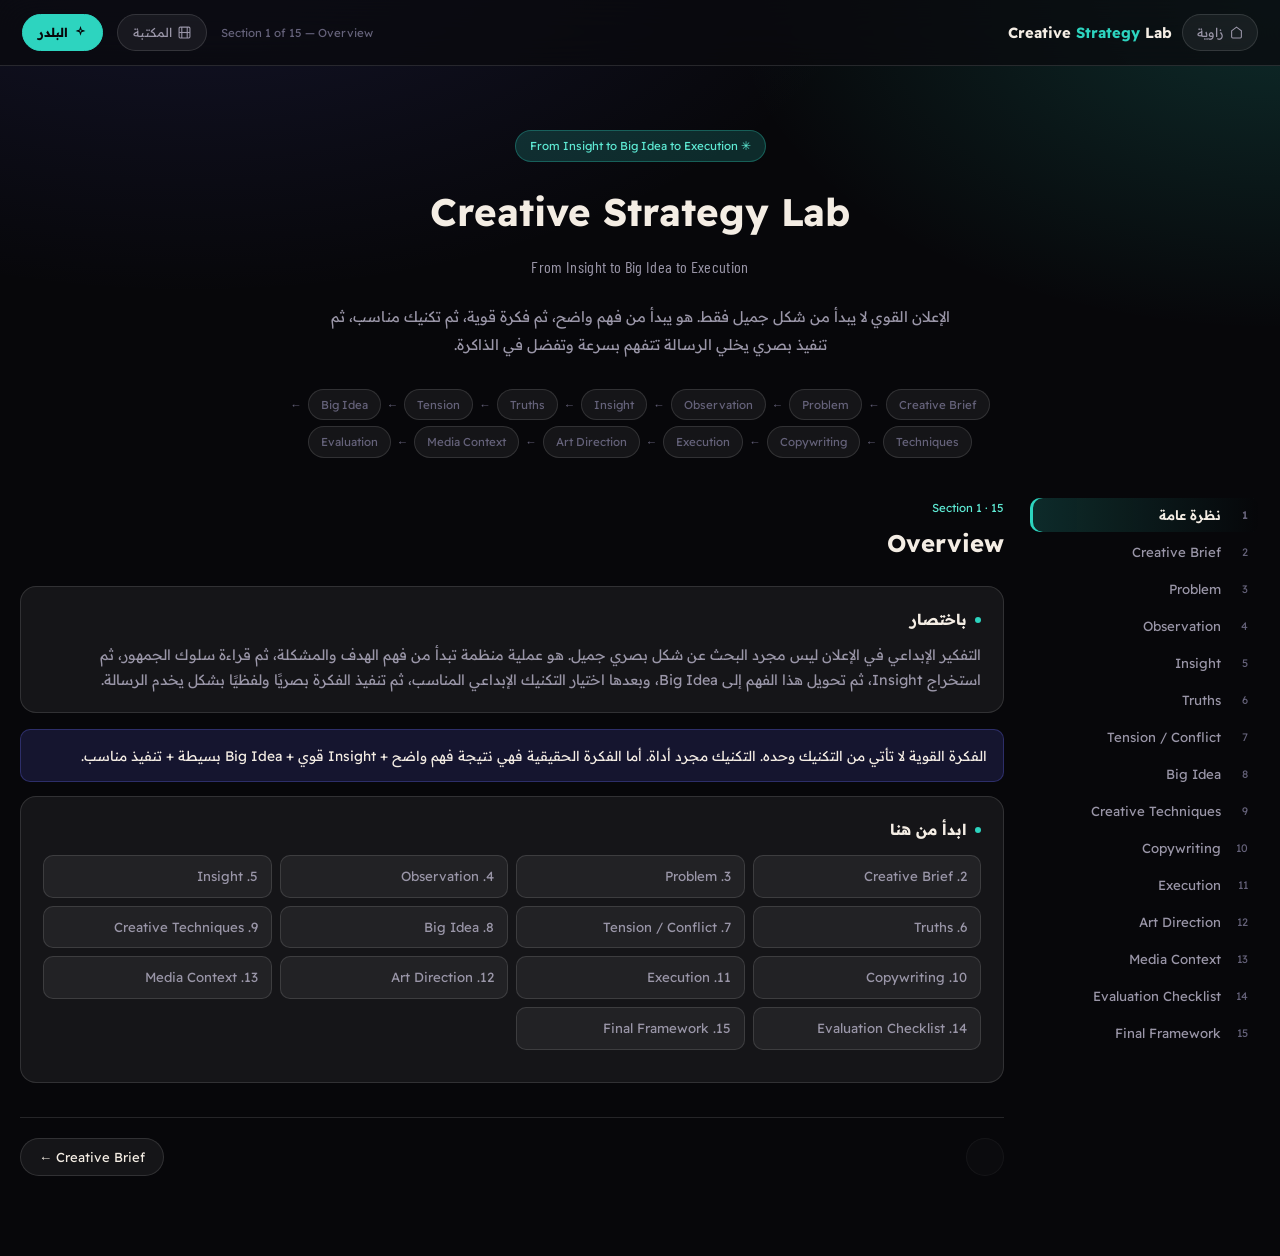
==== creative-lab.html @ 43f23765 "Add files via upload" ====
<!DOCTYPE html>
<html lang="ar" dir="rtl">
<head>
<meta charset="UTF-8"/>
<meta name="viewport" content="width=device-width, initial-scale=1.0"/>
<title>Creative Strategy Lab — زاوية</title>
<link rel="preconnect" href="https://fonts.googleapis.com"/>
<link rel="preconnect" href="https://fonts.gstatic.com" crossorigin/>
<link href="https://fonts.googleapis.com/css2?family=Readex+Pro:wght@300;400;500;600;700&family=Barlow+Condensed:wght@400;600;700&display=swap" rel="stylesheet"/>
<style>
:root{
  --bg:#07070A; --bg2:#0D0D12;
  --surface:rgba(255,255,255,.06); --surface-hi:rgba(255,255,255,.09);
  --border:rgba(255,255,255,.12); --border-hi:rgba(255,255,255,.22);
  --text:#F4EDE4; --muted:#9A96A8; --muted2:#65627A;
  --teal:#2DD4BF; --teal-l:#5EEAD4; --teal-glow:rgba(45,212,191,.18);
  --indigo:#6366F1; --indigo-l:#818CF8; --indigo-glow:rgba(99,102,241,.16);
  --warn:#FBBF24;
  --r1:10px; --r2:16px; --r3:22px;
}
*{box-sizing:border-box; margin:0; padding:0;}
html{scroll-behavior:smooth;}
body{
  background:radial-gradient(1200px 700px at 15% -10%, var(--indigo-glow), transparent 60%),
             radial-gradient(1000px 600px at 100% 0%, var(--teal-glow), transparent 55%),
             var(--bg);
  color:var(--text); font-family:'Readex Pro','IBM Plex Sans Arabic',sans-serif;
  min-height:100vh; line-height:1.7;
}
a{color:inherit;}
::selection{background:var(--teal-glow); color:var(--text);}
.en{font-family:'Barlow Condensed',sans-serif; letter-spacing:.02em;}

/* ---- top bar ---- */
.topbar{
  position:sticky; top:0; z-index:100;
  display:flex; align-items:center; justify-content:space-between;
  padding:14px 22px; background:rgba(10,10,14,.75); backdrop-filter:blur(18px);
  border-bottom:1px solid var(--border);
}
.topbar-left{display:flex; align-items:center; gap:10px;}
.topbar-home{
  display:flex; align-items:center; gap:6px; background:var(--surface); border:1px solid var(--border);
  color:var(--muted); padding:7px 14px; border-radius:100px; font-size:.78rem; cursor:pointer; text-decoration:none;
  transition:.2s;
}
.topbar-home:hover{color:var(--text); border-color:var(--border-hi);}
.topbar-title{font-weight:700; font-size:.92rem;}
.topbar-title span{color:var(--teal);}
.topbar-progress{font-size:.72rem; color:var(--muted2);}

/* ---- hero ---- */
.hero{padding:64px 22px 40px; text-align:center; max-width:820px; margin:0 auto;}
.hero-eyebrow{
  display:inline-flex; align-items:center; gap:6px; font-size:.72rem; color:var(--teal-l);
  background:var(--teal-glow); border:1px solid rgba(45,212,191,.3); padding:5px 14px; border-radius:100px; margin-bottom:18px;
}
.hero h1{font-size:2.4rem; font-weight:700; margin-bottom:8px;}
.hero .sub{color:var(--muted); font-size:1.02rem; margin-bottom:22px;}
.hero .intro{color:var(--muted); font-size:.92rem; max-width:640px; margin:0 auto 30px; line-height:1.9;}
.flow-row{display:flex; flex-wrap:wrap; justify-content:center; gap:6px; font-size:.72rem; color:var(--muted2);}
.flow-chip{background:var(--surface); border:1px solid var(--border); padding:5px 12px; border-radius:100px; white-space:nowrap;}
.flow-arrow{color:var(--muted2); display:flex; align-items:center;}

/* ---- layout ---- */
.layout{display:flex; max-width:1280px; margin:0 auto; padding:0 20px 80px; gap:26px; align-items:flex-start;}
.sidebar{
  position:sticky; top:74px; width:230px; flex-shrink:0;
  display:flex; flex-direction:column; gap:3px; max-height:calc(100vh - 100px); overflow-y:auto; padding-bottom:20px;
}
.side-btn{
  display:flex; align-items:center; gap:9px; text-align:right; background:none; border:none; color:var(--muted);
  padding:9px 12px; border-radius:var(--r1); font-family:inherit; font-size:.83rem; cursor:pointer; transition:.15s; width:100%;
}
.side-btn:hover{background:var(--surface); color:var(--text);}
.side-btn.active{background:linear-gradient(90deg, var(--teal-glow), transparent); color:var(--text); font-weight:600; box-shadow:inset 3px 0 0 var(--teal);}
.side-num{font-size:.68rem; color:var(--muted2); width:18px; flex-shrink:0;}

.topbar-right{display:flex; align-items:center; gap:14px;}
.topbar-action{
  display:flex; align-items:center; gap:6px; background:var(--surface); border:1px solid var(--border);
  color:var(--muted); padding:7px 15px; border-radius:100px; font-size:.78rem; cursor:pointer; text-decoration:none;
  transition:.2s; white-space:nowrap; font-family:inherit;
}
.topbar-action:hover{color:var(--text); border-color:var(--border-hi); background:var(--surface-hi);}
.topbar-action.primary{background:var(--teal); color:#07070A; border-color:var(--teal); font-weight:700;}
.topbar-action.primary:hover{background:var(--teal-l); color:#07070A;}
@media (max-width:700px){ .topbar-title{display:none;} .topbar-progress{display:none;} }

.mobile-tabs{display:none;}

.cl-cta-block{
  background:linear-gradient(135deg, var(--teal-glow), var(--indigo-glow));
  border:1px solid var(--border-hi); border-radius:var(--r2); padding:26px 24px; margin-top:22px; text-align:center;
}
.cl-cta-title{font-size:1.15rem; font-weight:700; margin-bottom:6px;}
.cl-cta-sub{color:var(--muted); font-size:.86rem; margin-bottom:18px;}
.cl-cta-btns{display:flex; gap:12px; justify-content:center; flex-wrap:wrap;}
.cl-cta-btns .topbar-action{padding:10px 22px; font-size:.85rem;}

/* ---- Copywriting: strong typographic hierarchy ---- */
.cw-lead{font-size:1rem; color:var(--text); line-height:2;}
.cw-block-title{font-size:1.02rem; font-weight:700; margin:30px 0 14px; padding-bottom:9px; border-bottom:1px solid var(--border); display:flex; align-items:center; gap:9px;}
.cw-block-title:first-child{margin-top:0;}
.cw-block-title .tag-mini{font-size:.64rem; color:var(--muted2); font-weight:400; background:var(--surface); border:1px solid var(--border); padding:3px 10px; border-radius:100px; font-family:'Barlow Condensed',sans-serif; letter-spacing:.03em;}

.cw-glossary{display:grid; grid-template-columns:repeat(auto-fill,minmax(230px,1fr)); gap:10px;}
.cw-glossary-item{background:var(--surface); border:1px solid var(--border); border-radius:var(--r1); padding:14px 16px;}
.cw-glossary-term{font-family:'Barlow Condensed',sans-serif; font-size:1.08rem; font-weight:700; color:var(--teal-l); letter-spacing:.02em; margin-bottom:5px;}
.cw-glossary-def{font-size:.82rem; color:var(--muted); line-height:1.7;}

.cw-two-col{display:grid; grid-template-columns:1fr 1fr; gap:16px;}
@media (max-width:760px){.cw-two-col{grid-template-columns:1fr;}}
.cw-col{border-radius:var(--r2); padding:18px 18px 8px; border:1px solid;}
.cw-col.dos{background:var(--teal-glow); border-color:rgba(45,212,191,.3);}
.cw-col.donts{background:rgba(248,113,113,.07); border-color:rgba(248,113,113,.26);}
.cw-col-title{font-size:.86rem; font-weight:700; margin-bottom:14px; display:flex; align-items:center; gap:7px;}
.cw-col.dos .cw-col-title{color:var(--teal-l);}
.cw-col.donts .cw-col-title{color:#F87171;}
.cw-rule-row{display:flex; gap:11px; align-items:flex-start; margin-bottom:13px; font-size:.82rem; color:var(--text); line-height:1.7;}
.cw-rule-num{font-family:'Barlow Condensed',sans-serif; font-size:1.2rem; font-weight:700; color:var(--teal-l); flex-shrink:0; width:20px;}
.cw-col.donts .cw-rule-num{color:#F87171;}

.cw-hero-example{background:linear-gradient(135deg, var(--teal-glow), var(--indigo-glow)); border:1px solid var(--border-hi); border-radius:var(--r2); padding:28px; margin-bottom:6px;}
.cw-hero-label{font-size:.66rem; color:var(--muted2); text-transform:uppercase; letter-spacing:.07em; margin-bottom:9px; font-family:'Barlow Condensed',sans-serif;}
.cw-hero-bigidea{font-family:'Barlow Condensed',sans-serif; font-size:1.7rem; font-weight:700; margin-bottom:16px; line-height:1.25;}
.cw-hero-headline{font-size:1.04rem; margin-bottom:16px; color:var(--text); line-height:1.8;}
.cw-hero-cta{display:inline-block; font-family:'Barlow Condensed',sans-serif; font-size:.85rem; font-weight:700; background:var(--teal); color:#07070A; padding:8px 20px; border-radius:100px; letter-spacing:.02em;}

.cw-pullquote{font-size:1.08rem; line-height:1.9; border-inline-start:3px solid var(--teal); padding:4px 20px; margin:8px 0; color:var(--text); font-weight:500;}

.cw-static-list{display:flex; flex-direction:column; gap:8px;}
.cw-static-list .item{display:flex; gap:10px; align-items:flex-start; font-size:.84rem; color:var(--muted); background:var(--surface); border:1px solid var(--border); border-radius:var(--r1); padding:11px 14px;}
.cw-static-list .item svg{flex-shrink:0; margin-top:2px; color:var(--teal);}

/* ---- Copywriting: campaign case-study grid ---- */
.cw-campaign-grid{display:grid; grid-template-columns:repeat(auto-fit,minmax(300px,1fr)); gap:14px;}
.cw-campaign-card{background:var(--surface); border:1px solid var(--border); border-radius:var(--r2); padding:18px 20px; display:flex; flex-direction:column; gap:11px; transition:border-color .2s, transform .2s;}
.cw-campaign-card:hover{border-color:var(--border-hi); transform:translateY(-2px);}
.cw-campaign-top{display:flex; align-items:flex-start; justify-content:space-between; gap:10px;}
.cw-campaign-brand{font-family:'Barlow Condensed',sans-serif; font-size:1.18rem; font-weight:700; line-height:1.2;}
.cw-campaign-badges{display:flex; flex-direction:column; align-items:flex-end; gap:4px; flex-shrink:0;}
.cw-campaign-industry{font-size:.64rem; color:var(--muted2); background:rgba(255,255,255,.05); border:1px solid var(--border); padding:2px 9px; border-radius:100px; white-space:nowrap;}
.cw-campaign-technique{font-size:.64rem; color:var(--indigo-l); background:var(--indigo-glow); border:1px solid rgba(99,102,241,.3); padding:2px 9px; border-radius:100px; white-space:nowrap;}
.cw-campaign-bigidea-en{font-family:'Barlow Condensed',sans-serif; font-size:1.02rem; font-weight:600; color:var(--teal-l); line-height:1.3;}
.cw-campaign-bigidea-ar{font-size:.81rem; color:var(--muted); margin-top:2px;}
.cw-campaign-divider{border-top:1px dashed var(--border); margin:2px 0;}
.cw-campaign-section-label{font-size:.6rem; color:var(--muted2); text-transform:uppercase; letter-spacing:.05em; margin-bottom:4px;}
.cw-campaign-headline-en{font-size:.85rem; color:var(--text); margin-bottom:4px; line-height:1.6;}
.cw-campaign-headline-ar{font-size:.85rem; color:var(--muted); line-height:1.6;}
.cw-campaign-cta-row{display:flex; gap:8px; flex-wrap:wrap;}
.cw-campaign-cta-row span{font-size:.72rem; padding:4px 11px; border-radius:100px; background:rgba(255,255,255,.05); border:1px solid var(--border); color:var(--muted);}
.cw-campaign-note{font-size:.79rem; color:var(--muted); background:rgba(255,255,255,.03); border-inline-start:2px solid var(--teal); padding:9px 13px; border-radius:6px; line-height:1.75; margin-top:auto;}


.content{flex:1; min-width:0;}
.panel{display:none; animation:fadeIn .35s ease;}
.panel.active{display:block;}
@keyframes fadeIn{from{opacity:0; transform:translateY(6px);} to{opacity:1; transform:translateY(0);}}

.section-head{margin-bottom:22px;}
.section-eyebrow{font-size:.72rem; color:var(--teal-l); margin-bottom:6px;}
.section-title{font-size:1.5rem; font-weight:700;}

.card{background:var(--surface); border:1px solid var(--border); border-radius:var(--r2); padding:20px 22px; margin-bottom:16px;}
.card p{color:var(--muted); font-size:.9rem;}
.card-title{font-size:.95rem; font-weight:700; margin-bottom:10px; display:flex; align-items:center; gap:8px;}
.card-title .dot{width:6px; height:6px; border-radius:50%; background:var(--teal);}

.note-box{background:var(--indigo-glow); border:1px solid rgba(99,102,241,.3); border-radius:var(--r1); padding:14px 16px; font-size:.86rem; color:var(--text); margin:14px 0;}
.rule-box{background:var(--teal-glow); border:1px solid rgba(45,212,191,.3); border-radius:var(--r1); padding:14px 16px; font-size:.86rem; color:var(--text); margin:14px 0;}
.q-box{border:1px dashed var(--border-hi); border-radius:var(--r1); padding:14px 16px; font-size:.88rem; color:var(--text); margin:14px 0; font-weight:600;}

ul.plain{list-style:none; display:grid; grid-template-columns:repeat(auto-fill,minmax(220px,1fr)); gap:8px; margin:12px 0;}
ul.plain li{background:var(--surface); border:1px solid var(--border); border-radius:var(--r1); padding:9px 13px; font-size:.83rem; color:var(--muted);}
ol.steps{margin:12px 0; padding-inline-start:20px; color:var(--muted); font-size:.88rem;}
ol.steps li{margin-bottom:6px;}

.pair{display:grid; grid-template-columns:1fr 1fr; gap:12px; margin:12px 0;}
.pair-box{border-radius:var(--r1); padding:14px 16px; font-size:.85rem;}
.pair-box.obs{background:rgba(255,255,255,.04); border:1px solid var(--border);}
.pair-box.ins{background:var(--teal-glow); border:1px solid rgba(45,212,191,.3);}
.pair-label{font-size:.68rem; color:var(--muted2); margin-bottom:5px; text-transform:uppercase; letter-spacing:.05em;}
@media (max-width:700px){.pair{grid-template-columns:1fr;}}

.mini-tabs{display:flex; gap:8px; margin-bottom:16px; flex-wrap:wrap;}
.mini-tab-btn{background:var(--surface); border:1px solid var(--border); color:var(--muted); padding:7px 16px; border-radius:100px; font-family:inherit; font-size:.8rem; cursor:pointer; transition:.15s;}
.mini-tab-btn.active{background:var(--teal); color:#07070A; font-weight:700; border-color:var(--teal);}
.mini-panel{display:none;} .mini-panel.active{display:block;}

/* techniques */
:root{
  --fam-reframing:#2DD4BF; --fam-association:#818CF8; --fam-amplification:#FB923C;
  --fam-structural:#F472B6; --fam-story:#38BDF8; --fam-craft:#A78BFA;
}
.tech-toolbar{display:flex; flex-wrap:wrap; gap:10px; align-items:center; margin-bottom:14px;}
.tech-search-wrap{position:relative; flex:1; min-width:220px;}
.tech-search-wrap svg{position:absolute; inset-inline-start:14px; top:50%; transform:translateY(-50%); color:var(--muted2); pointer-events:none;}
.tech-search{
  width:100%; background:var(--surface); border:1px solid var(--border); border-radius:100px;
  padding:11px 16px 11px 16px; padding-inline-start:38px; color:var(--text); font-family:inherit; font-size:.85rem; transition:.15s;
}
.tech-search:focus{outline:none; border-color:var(--teal); background:var(--surface-hi);}
.tech-search::placeholder{color:var(--muted2);}
.tech-actions{display:flex; gap:8px;}
.tech-actions button{display:flex; align-items:center; gap:6px; background:var(--surface); border:1px solid var(--border); color:var(--muted); padding:8px 14px; border-radius:100px; font-family:inherit; font-size:.78rem; cursor:pointer; transition:.15s;}
.tech-actions button:hover{color:var(--text); border-color:var(--border-hi); background:var(--surface-hi);}

.family-filters{display:flex; flex-wrap:wrap; gap:7px; margin-bottom:6px;}
.fam-btn{display:flex; align-items:center; gap:7px; background:var(--surface); border:1px solid var(--border); color:var(--muted); padding:7px 14px 7px 12px; border-radius:100px; font-family:inherit; font-size:.78rem; cursor:pointer; transition:.15s;}
.fam-btn:hover{border-color:var(--border-hi); color:var(--text);}
.fam-btn .fam-dot{width:8px; height:8px; border-radius:50%; background:var(--fam-dot,var(--muted2)); flex-shrink:0;}
.fam-btn.active{background:var(--fam-dot,var(--indigo)); color:#07070A; border-color:var(--fam-dot,var(--indigo)); font-weight:700;}
.fam-btn.active .fam-dot{background:#07070A;}
.tech-result-count{font-size:.74rem; color:var(--muted2); margin:2px 0 16px;}

.tech-list{display:flex; flex-direction:column; gap:11px;}
.tech-card{
  --fam:var(--muted2);
  background:var(--surface); border:1px solid var(--border); border-inline-start:3px solid transparent;
  border-radius:var(--r2); overflow:hidden; transition:border-color .2s, box-shadow .2s, transform .15s;
}
.tech-card[data-fam="reframing"]{--fam:var(--fam-reframing);}
.tech-card[data-fam="association"]{--fam:var(--fam-association);}
.tech-card[data-fam="amplification"]{--fam:var(--fam-amplification);}
.tech-card[data-fam="structural"]{--fam:var(--fam-structural);}
.tech-card[data-fam="story"]{--fam:var(--fam-story);}
.tech-card[data-fam="craft"]{--fam:var(--fam-craft);}
.tech-card:hover{border-color:var(--border-hi);}
.tech-card.open{border-color:var(--border-hi); border-inline-start-color:var(--fam); box-shadow:0 8px 24px rgba(0,0,0,.25);}
.tech-head{display:flex; align-items:center; justify-content:space-between; padding:15px 18px; cursor:pointer; gap:12px; transition:background .15s;}
.tech-head:hover{background:rgba(255,255,255,.02);}
.tech-head-left{display:flex; align-items:center; gap:10px;}
.tech-idx{font-family:'Barlow Condensed',sans-serif; font-size:.72rem; color:var(--muted2); width:22px; flex-shrink:0;}
.tech-head-text{display:flex; flex-direction:column; gap:2px;}
.tech-head .en{font-size:.95rem; font-weight:700;}
.tech-head .ar{font-size:.78rem; color:var(--muted);}
.tech-fam-badge{font-size:.66rem; color:var(--fam); background:color-mix(in srgb, var(--fam) 16%, transparent); border:1px solid color-mix(in srgb, var(--fam) 40%, transparent); padding:3px 10px; border-radius:100px; white-space:nowrap;}
.tech-chevron{transition:transform .25s; color:var(--muted2); flex-shrink:0;}
.tech-card.open .tech-chevron{transform:rotate(180deg); color:var(--fam);}
.tech-body{max-height:0; overflow:hidden; transition:max-height .35s ease;}
.tech-card.open .tech-body{max-height:2600px;}
.tech-body-inner{padding:2px 18px 20px;}
.tech-field{margin-bottom:15px;}
.tech-field-label{font-size:.7rem; color:var(--fam); margin-bottom:5px; font-weight:700; text-transform:uppercase; letter-spacing:.04em; display:flex; align-items:center; gap:6px;}
.tech-field-label .copy-all-btn{margin-inline-start:auto; display:flex; align-items:center; gap:4px; font-size:.62rem; color:var(--muted2); background:none; border:1px solid var(--border); padding:2px 8px; border-radius:100px; cursor:pointer; text-transform:none; letter-spacing:0; font-weight:400; font-family:inherit; transition:.15s;}
.tech-field-label .copy-all-btn:hover{color:var(--text); border-color:var(--border-hi);}
.tech-field-body{font-size:.86rem; color:var(--muted); line-height:1.8;}
.tech-field-body ul.plain li{border-inline-start:2px solid var(--fam); padding-inline-start:10px;}
.tag-row{display:flex; flex-wrap:wrap; gap:6px;}
.tag-row .tag{
  background:rgba(255,255,255,.05); border:1px solid var(--border); border-radius:100px; padding:5px 12px;
  font-size:.76rem; color:var(--muted); cursor:pointer; transition:.15s; display:inline-flex; align-items:center; gap:5px;
}
.tag-row .tag:hover{background:color-mix(in srgb, var(--fam,var(--teal)) 16%, transparent); border-color:var(--fam,var(--teal)); color:var(--text);}
.tag-row .tag.kw{background:var(--indigo-glow); border-color:rgba(99,102,241,.3); color:var(--indigo-l); font-family:'Barlow Condensed',sans-serif;}
.tag-row .tag.kw:hover{background:color-mix(in srgb, var(--indigo) 22%, transparent);}
.tag-row .tag.copied{background:var(--teal); border-color:var(--teal); color:#07070A;}
.notice-line{background:var(--surface); border-inline-start:3px solid var(--warn); padding:9px 13px; border-radius:6px; font-size:.83rem; color:var(--muted);}
.copy-kw-btn{
  display:inline-flex; align-items:center; gap:6px; background:var(--fam,var(--teal)); color:#07070A; border:none; padding:8px 16px;
  border-radius:100px; font-family:inherit; font-size:.78rem; font-weight:700; cursor:pointer; margin-top:6px; transition:.15s;
}
.copy-kw-btn:hover{filter:brightness(1.12);}
.copy-kw-btn.copied{background:var(--indigo);}
.empty-state{text-align:center; color:var(--muted2); padding:50px 20px; font-size:.9rem;}


/* checklist */
.checklist{display:flex; flex-direction:column; gap:8px; margin:18px 0;}
.check-item{display:flex; align-items:center; gap:12px; background:var(--surface); border:1px solid var(--border); border-radius:var(--r1); padding:12px 16px; cursor:pointer; transition:.15s;}
.check-item:hover{border-color:var(--border-hi);}
.check-item input{width:17px; height:17px; accent-color:var(--teal); cursor:pointer;}
.check-item span{font-size:.87rem;}
.score-box{
  position:sticky; top:74px; background:linear-gradient(135deg, var(--teal-glow), var(--indigo-glow));
  border:1px solid var(--border-hi); border-radius:var(--r2); padding:18px 22px; margin-bottom:18px;
  display:flex; align-items:center; justify-content:space-between; flex-wrap:wrap; gap:10px;
}
.score-num{font-size:1.7rem; font-weight:700;}
.score-label{font-size:.8rem; color:var(--muted); margin-top:2px;}
.reset-btn{background:var(--surface); border:1px solid var(--border); color:var(--muted); padding:8px 16px; border-radius:100px; font-family:inherit; font-size:.78rem; cursor:pointer;}

/* framework */
.fw-list{display:flex; flex-direction:column; gap:8px; margin:16px 0;}
.fw-item{display:flex; gap:14px; background:var(--surface); border:1px solid var(--border); border-radius:var(--r1); padding:13px 16px; align-items:flex-start;}
.fw-num{width:26px; height:26px; border-radius:50%; background:var(--indigo); color:#fff; display:flex; align-items:center; justify-content:center; font-size:.75rem; font-weight:700; flex-shrink:0;}
.fw-item .en{font-size:.85rem; color:var(--muted);}
.fw-item .ar{font-size:.86rem; margin-top:2px;}
.fw-actions{display:flex; gap:10px; margin:16px 0;}
.fw-btn{background:var(--indigo); color:#fff; border:none; padding:10px 20px; border-radius:100px; font-family:inherit; font-size:.82rem; font-weight:700; cursor:pointer;}

/* nav footer */
.pager{display:flex; justify-content:space-between; margin-top:34px; padding-top:20px; border-top:1px solid var(--border); gap:10px;}
.pager button{background:var(--surface); border:1px solid var(--border); color:var(--text); padding:10px 18px; border-radius:100px; font-family:inherit; font-size:.82rem; cursor:pointer; display:flex; align-items:center; gap:8px; transition:.15s;}
.pager button:hover{border-color:var(--border-hi);}
.pager button:disabled{opacity:.35; cursor:default;}

.toast{
  position:fixed; bottom:26px; left:50%; transform:translateX(-50%) translateY(20px); opacity:0; pointer-events:none;
  background:var(--teal); color:#07070A; padding:10px 22px; border-radius:100px; font-size:.82rem; font-weight:700; z-index:999;
  transition:.25s;
}
.toast.show{opacity:1; transform:translateX(-50%) translateY(0);}

@media (max-width:900px){
  .layout{flex-direction:column;}
  .sidebar{display:none;}
  .mobile-tabs{
    display:flex; overflow-x:auto; gap:6px; padding:10px 14px; position:sticky; top:53px; z-index:90;
    background:rgba(10,10,14,.85); backdrop-filter:blur(14px); border-bottom:1px solid var(--border);
  }
  .mobile-tabs button{white-space:nowrap; background:var(--surface); border:1px solid var(--border); color:var(--muted); padding:7px 14px; border-radius:100px; font-family:inherit; font-size:.78rem;}
  .mobile-tabs button.active{background:var(--teal); color:#07070A; font-weight:700; border-color:var(--teal);}
  .hero h1{font-size:1.7rem;}
  .content{width:100%;}
}
</style>
</head>
<body>

<div class="topbar">
  <div class="topbar-left">
    <a class="topbar-home" href="index.html">
      <svg width="13" height="13" viewBox="0 0 24 24" fill="none" stroke="currentColor" stroke-width="2"><path d="M3 9l9-7 9 7v11a2 2 0 0 1-2 2H5a2 2 0 0 1-2-2z"/></svg>
      زاوية
    </a>
    <span class="topbar-title">Creative <span>Strategy</span> Lab</span>
  </div>
  <div class="topbar-right">
    <div class="topbar-progress" id="topProgress">Section 1 of 15 — Overview</div>
    <a class="topbar-action" href="index.html?open=explore">
      <svg width="13" height="13" viewBox="0 0 24 24" fill="none" stroke="currentColor" stroke-width="2"><rect x="2" y="2" width="20" height="20" rx="2.18"/><line x1="7" y1="2" x2="7" y2="22"/><line x1="17" y1="2" x2="17" y2="22"/><line x1="2" y1="12" x2="22" y2="12"/></svg>
      <span class="full-label">المكتبة</span>
    </a>
    <a class="topbar-action primary" href="index.html?open=builder">
      <svg width="13" height="13" viewBox="0 0 24 24" fill="none" stroke="currentColor" stroke-width="2"><path d="M12 3l1.5 4.5L18 9l-4.5 1.5L12 15l-1.5-4.5L6 9l4.5-1.5L12 3z"/></svg>
      <span class="full-label">البلدر</span>
    </a>
  </div>
</div>

<div class="mobile-tabs" id="mobileTabs"></div>

<section class="hero">
  <div class="hero-eyebrow">✳ From Insight to Big Idea to Execution</div>
  <h1>Creative Strategy Lab</h1>
  <p class="sub en">From Insight to Big Idea to Execution</p>
  <p class="intro">الإعلان القوي لا يبدأ من شكل جميل فقط. هو يبدأ من فهم واضح، ثم فكرة قوية، ثم تكنيك مناسب، ثم تنفيذ بصري يخلي الرسالة تتفهم بسرعة وتفضل في الذاكرة.</p>
  <div class="flow-row" id="flowRow"></div>
</section>

<div class="layout">
  <aside class="sidebar" id="sidebar"></aside>
  <main class="content" id="content"></main>
</div>

<div class="toast" id="toast">تم النسخ</div>

<script src="creative-lab-data.js"></script>
<script src="creative-lab.js"></script>
</body>
</html>
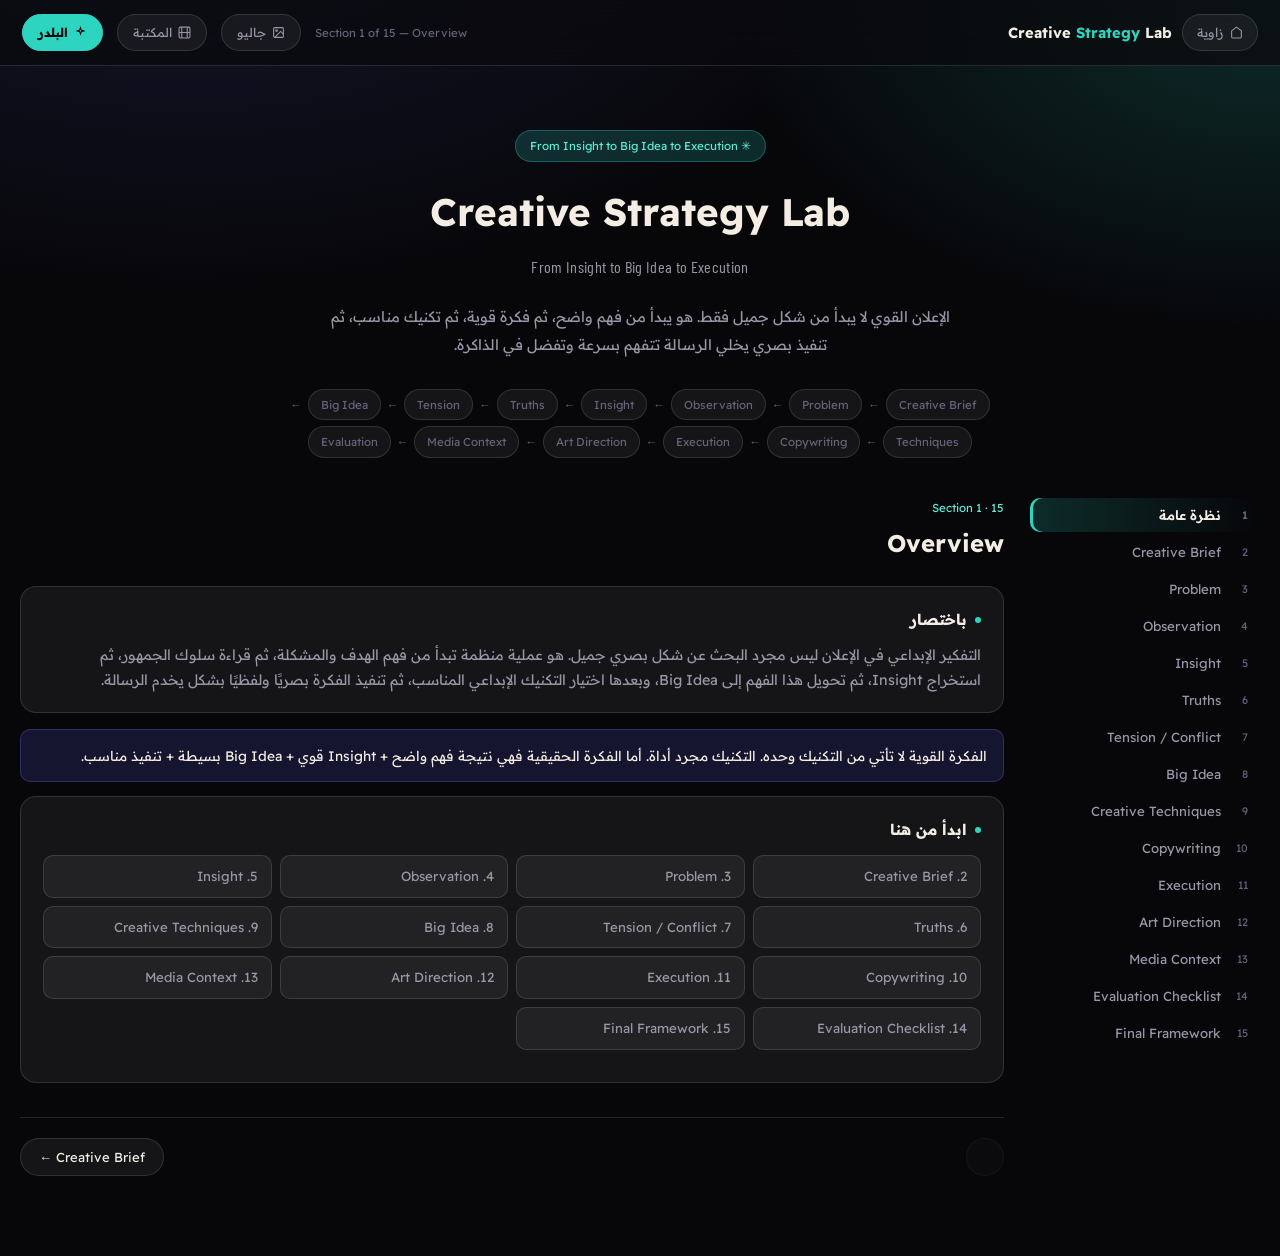
==== commit 3f0f8a95: "Add files via upload" ====
--- a/creative-lab.html
+++ b/creative-lab.html
@@ -86,6 +86,7 @@
 .topbar-action.primary{background:var(--teal); color:#07070A; border-color:var(--teal); font-weight:700;}
 .topbar-action.primary:hover{background:var(--teal-l); color:#07070A;}
 @media (max-width:700px){ .topbar-title{display:none;} .topbar-progress{display:none;} }
+@media (max-width:480px){ .topbar-right .full-label{display:none;} .topbar-right .topbar-action{padding:8px 10px;} .topbar-right{gap:8px;} }
 
 .mobile-tabs{display:none;}
 
@@ -242,17 +243,35 @@
 .tech-card.open .tech-body{max-height:2600px;}
 .tech-body-inner{padding:2px 18px 20px;}
 .tech-field{margin-bottom:15px;}
-.tech-field-label{font-size:.7rem; color:var(--fam); margin-bottom:5px; font-weight:700; text-transform:uppercase; letter-spacing:.04em; display:flex; align-items:center; gap:6px;}
+.tech-field-label{font-size:.7rem; color:var(--fam); margin-bottom:6px; font-weight:700; text-transform:uppercase; letter-spacing:.04em; display:flex; align-items:center; gap:6px;}
+.tech-field-label svg{flex-shrink:0;}
 .tech-field-label .copy-all-btn{margin-inline-start:auto; display:flex; align-items:center; gap:4px; font-size:.62rem; color:var(--muted2); background:none; border:1px solid var(--border); padding:2px 8px; border-radius:100px; cursor:pointer; text-transform:none; letter-spacing:0; font-weight:400; font-family:inherit; transition:.15s;}
 .tech-field-label .copy-all-btn:hover{color:var(--text); border-color:var(--border-hi);}
 .tech-field-body{font-size:.86rem; color:var(--muted); line-height:1.8;}
-.tech-field-body ul.plain li{border-inline-start:2px solid var(--fam); padding-inline-start:10px;}
+.tech-field-body ul.plain li{border-inline-start:2px solid var(--fam); padding-inline-start:10px; background:color-mix(in srgb, var(--fam) 7%, var(--surface));}
+
+/* Colorful, distinct treatment per field type — content untouched, only presentation */
+.tf-lead{color:var(--text); font-size:.9rem;}
+.tf-definition{
+  background:color-mix(in srgb, var(--indigo) 10%, transparent); border-inline-start:3px solid var(--indigo-l);
+  border-radius:8px; padding:11px 15px; color:var(--text);
+}
+.tf-example{
+  background:linear-gradient(135deg, color-mix(in srgb, var(--warn) 12%, transparent), transparent);
+  border:1px dashed color-mix(in srgb, var(--warn) 45%, transparent); border-radius:10px; padding:12px 16px; color:var(--text);
+}
+.tf-why{
+  background:color-mix(in srgb, var(--fam) 10%, transparent); border-inline-start:3px solid var(--fam);
+  border-radius:8px; padding:11px 15px; color:var(--text);
+}
 .tag-row{display:flex; flex-wrap:wrap; gap:6px;}
 .tag-row .tag{
-  background:rgba(255,255,255,.05); border:1px solid var(--border); border-radius:100px; padding:5px 12px;
+  background:color-mix(in srgb, var(--fam,var(--teal)) 9%, rgba(255,255,255,.04));
+  border:1px solid color-mix(in srgb, var(--fam,var(--teal)) 25%, var(--border));
+  border-radius:100px; padding:5px 12px;
   font-size:.76rem; color:var(--muted); cursor:pointer; transition:.15s; display:inline-flex; align-items:center; gap:5px;
 }
-.tag-row .tag:hover{background:color-mix(in srgb, var(--fam,var(--teal)) 16%, transparent); border-color:var(--fam,var(--teal)); color:var(--text);}
+.tag-row .tag:hover{background:color-mix(in srgb, var(--fam,var(--teal)) 18%, transparent); border-color:var(--fam,var(--teal)); color:var(--text);}
 .tag-row .tag.kw{background:var(--indigo-glow); border-color:rgba(99,102,241,.3); color:var(--indigo-l); font-family:'Barlow Condensed',sans-serif;}
 .tag-row .tag.kw:hover{background:color-mix(in srgb, var(--indigo) 22%, transparent);}
 .tag-row .tag.copied{background:var(--teal); border-color:var(--teal); color:#07070A;}
@@ -329,6 +348,10 @@
   </div>
   <div class="topbar-right">
     <div class="topbar-progress" id="topProgress">Section 1 of 15 — Overview</div>
+    <a class="topbar-action" href="index.html?page=story">
+      <svg width="13" height="13" viewBox="0 0 24 24" fill="none" stroke="currentColor" stroke-width="2"><rect x="3" y="3" width="18" height="18" rx="2"/><circle cx="8.5" cy="8.5" r="1.5"/><path d="M21 15l-5-5L5 21"/></svg>
+      <span class="full-label">جاليو</span>
+    </a>
     <a class="topbar-action" href="index.html?open=explore">
       <svg width="13" height="13" viewBox="0 0 24 24" fill="none" stroke="currentColor" stroke-width="2"><rect x="2" y="2" width="20" height="20" rx="2.18"/><line x1="7" y1="2" x2="7" y2="22"/><line x1="17" y1="2" x2="17" y2="22"/><line x1="2" y1="12" x2="22" y2="12"/></svg>
       <span class="full-label">المكتبة</span>
